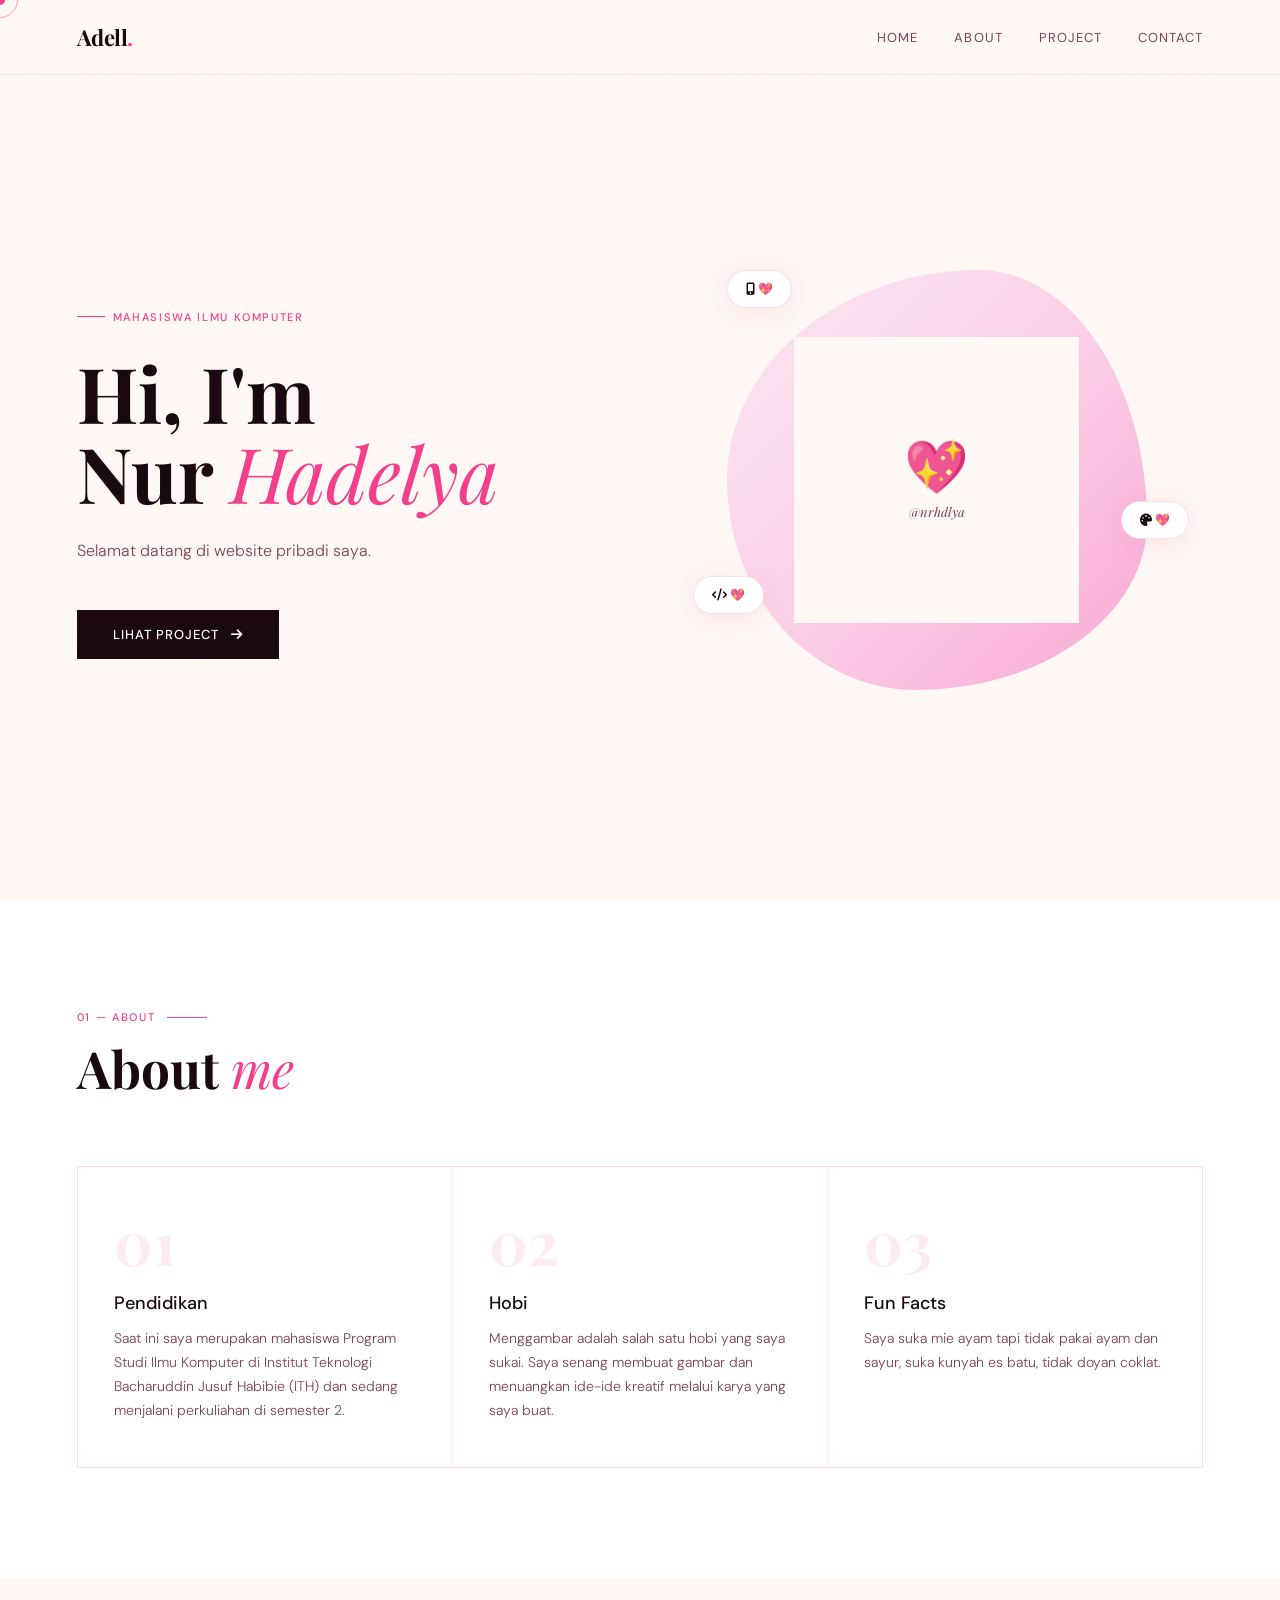
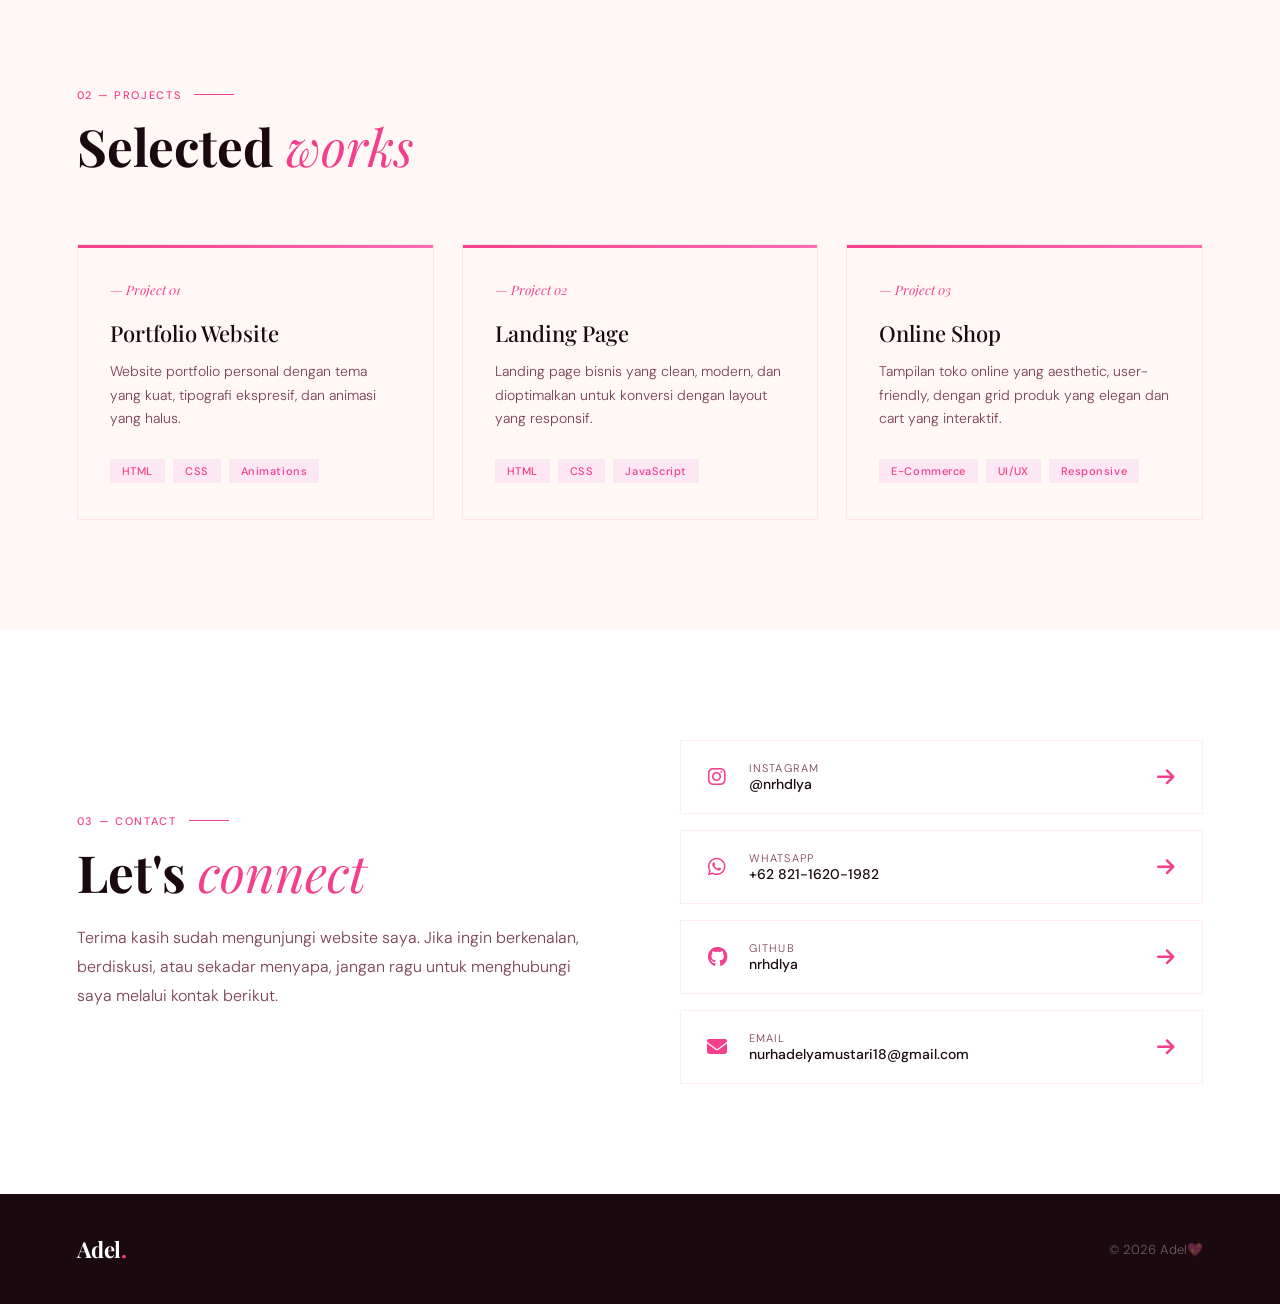
==== index.html @ e37c7006 "Rename del.html to index.html" ====
<!DOCTYPE html>
<html lang="id">
<head>
  <meta charset="UTF-8">
  <meta name="viewport" content="width=device-width, initial-scale=1.0">
  <title>Adel — Web</title>
  <link rel="preconnect" href="https://fonts.googleapis.com">
  <link rel="preconnect" href="https://fonts.gstatic.com" crossorigin>
  <link href="https://fonts.googleapis.com/css2?family=Playfair+Display:ital,wght@0,700;1,400&family=DM+Sans:wght@300;400;500&display=swap" rel="stylesheet">
  <link rel="stylesheet" href="https://cdnjs.cloudflare.com/ajax/libs/font-awesome/6.5.1/css/all.min.css">
  <link rel="stylesheet" href="del.css">
</head>
<body>

  <!-- Custom cursor -->
  <div class="cursor" id="cursor"></div>
  <div class="cursor-ring" id="cursorRing"></div>

  <!-- Header -->
  <header>
  <div class="logo">Adell<span>.</span></div>

  <div class="menu-toggle" id="menuToggle">
    <i class="fas fa-bars"></i>
  </div>

  <nav id="navMenu">
    <a href="#home">HOME</a>
    <a href="#about">ABOUT</a>
    <a href="#project">PROJECT</a>
    <a href="#contact">CONTACT</a>
  </nav>
</header>

  <!-- Hero -->
  <section class="hero" id="home">
    <div class="hero-text reveal">
      <div class="hero-tag">Mahasiswa Ilmu Komputer</div>
      <h1 class="hero-title">
        Hi, I'm<br>
        Nur <em>Hadelya</em>
      </h1>
      <p class="hero-desc">
        Selamat datang di website pribadi saya.
      </p>
      <a href="#project" class="hero-cta">
        <span>Lihat Project</span>
        <i class="fas fa-arrow-right"></i>
      </a>
    </div>

    <div class="hero-visual reveal">
      <div class="blob-wrap">
        <div class="blob"></div>
        <div class="blob-inner">
          <span class="blob-icon">💖</span>
          <span class="blob-label">@nrhdlya</span>
        </div>
        <div class="float-badge"><i class="fas fa-code"></i> 💖</div>
        <div class="float-badge"><i class="fas fa-palette"></i> 💖</div>
        <div class="float-badge"><i class="fas fa-mobile-alt"></i> 💖</div>
      </div>
    </div>
  </section>

  <!-- About -->
  <section id="about">
    <div class="section-header reveal">
      <div class="section-num">01 — About</div>
      <h2 class="section-title">About <em>me</em> </h2>
    </div>
    <div class="about-grid">
      <div class="skill-cell reveal">
        <div class="skill-number">01</div>
        <h3>Pendidikan</h3>
        <p>Saat ini saya merupakan mahasiswa Program Studi Ilmu Komputer di Institut Teknologi Bacharuddin Jusuf Habibie (ITH) dan sedang menjalani perkuliahan di semester 2.</p>
      </div>
      <div class="skill-cell reveal">
        <div class="skill-number">02</div>
        <h3>Hobi</h3>
        <p>Menggambar adalah salah satu hobi yang saya sukai. Saya senang membuat gambar dan menuangkan ide-ide kreatif melalui karya yang saya buat.</p>
      </div>
      <div class="skill-cell reveal">
        <div class="skill-number">03</div>
        <h3>Fun Facts</h3>
        <p>Saya suka mie ayam tapi tidak pakai ayam dan sayur, suka kunyah es batu, tidak doyan coklat.</p>
      </div>
    </div>
  </section>

  <!-- Projects -->
  <section id="project">
    <div class="section-header reveal">
      <div class="section-num">02 — Projects</div>
      <h2 class="section-title">Selected <em>works</em></h2>
    </div>
    <div class="projects-grid">
      <div class="project-card reveal">
        <div class="project-number">— Project 01</div>
        <h3>Portfolio Website</h3>
        <p>Website portfolio personal dengan tema yang kuat, tipografi ekspresif, dan animasi yang halus.</p>
        <div class="project-tags">
          <span class="tag">HTML</span>
          <span class="tag">CSS</span>
          <span class="tag">Animations</span>
        </div>
      </div>
      <div class="project-card reveal">
        <div class="project-number">— Project 02</div>
        <h3>Landing Page</h3>
        <p>Landing page bisnis yang clean, modern, dan dioptimalkan untuk konversi dengan layout yang responsif.</p>
        <div class="project-tags">
          <span class="tag">HTML</span>
          <span class="tag">CSS</span>
          <span class="tag">JavaScript</span>
        </div>
      </div>
      <div class="project-card reveal">
        <div class="project-number">— Project 03</div>
        <h3>Online Shop</h3>
        <p>Tampilan toko online yang aesthetic, user-friendly, dengan grid produk yang elegan dan cart yang interaktif.</p>
        <div class="project-tags">
          <span class="tag">E-Commerce</span>
          <span class="tag">UI/UX</span>
          <span class="tag">Responsive</span>
        </div>
      </div>
    </div>
  </section>

  <!-- Contact -->
  <section id="contact">
    <div class="contact-inner">
      <div class="contact-left reveal">
        <div class="section-num">03 — Contact</div>
        <h2 class="section-title">Let's <em>connect</em></h2>
        <p>Terima kasih sudah mengunjungi website saya. Jika ingin berkenalan, berdiskusi, atau sekadar menyapa, jangan ragu untuk menghubungi saya melalui kontak berikut.</p>
      </div>
      <div class="contact-links reveal">
        <a href="https://instagram.com/nrhdlya" target="_blank" class="contact-link">
          <i class="fab fa-instagram"></i>
          <div class="contact-link-text">
            <span class="contact-link-label">Instagram</span>
            <span class="contact-link-value">@nrhdlya</span>
          </div>
          <i class="fas fa-arrow-right contact-link-arrow"></i>
        </a>
        <a href="https://wa.me/6282116201982" target="_blank" class="contact-link">
          <i class="fab fa-whatsapp"></i>
          <div class="contact-link-text">
            <span class="contact-link-label">WhatsApp</span>
            <span class="contact-link-value">+62 821-1620-1982</span>
          </div>
          <i class="fas fa-arrow-right contact-link-arrow"></i>
        </a>
        <a href="https://github.com/nrhdlya" target="_blank" class="contact-link">
          <i class="fab fa-github"></i>
          <div class="contact-link-text">
            <span class="contact-link-label">GitHub</span>
            <span class="contact-link-value">nrhdlya</span>
          </div>
          <i class="fas fa-arrow-right contact-link-arrow"></i>
        </a>
        <a href="mailto:nurhadelyamustari18@gmail.com" class="contact-link">
          <i class="fas fa-envelope"></i>
          <div class="contact-link-text">
            <span class="contact-link-label">Email</span>
            <span class="contact-link-value">nurhadelyamustari18@gmail.com</span>
          </div>
          <i class="fas fa-arrow-right contact-link-arrow"></i>
        </a>
      </div>
    </div>
  </section>

  <!-- Footer -->
  <footer>
    <div class="logo">Adel<span>.</span></div>
    <p>© 2026 Adel💖</p>
  </footer>

  <script src="del.js"></script>

</body>
</html>
---- del.css ----
*, *::before, *::after {
  margin: 0;
  padding: 0;
  box-sizing: border-box;
}

:root {
  --pink: #f43f8c;
  --pink-light: #fce7f3;
  --pink-soft: #fbcfe8;
  --dark: #1a0a10;
  --dark-2: #2d1520;
  --cream: #fff8f4;
  --text: #1a0a10;
  --muted: #7a4058;
  --accent: #ff6eb0;
}

html { scroll-behavior: smooth; }

body {
  background: var(--cream);
  color: var(--text);
  font-family: 'DM Sans', sans-serif;
  font-weight: 300;
  overflow-x: hidden;
}

/* ─── CURSOR ─── */
.cursor {
  width: 10px; height: 10px;
  background: var(--pink);
  border-radius: 50%;
  position: fixed;
  pointer-events: none;
  z-index: 9999;
  transition: transform 0.15s ease, width 0.2s, height 0.2s;
  transform: translate(-50%, -50%);
}

.cursor-ring {
  width: 36px; height: 36px;
  border: 1.5px solid var(--pink);
  border-radius: 50%;
  position: fixed;
  pointer-events: none;
  z-index: 9998;
  transition: transform 0.08s linear, opacity 0.2s;
  transform: translate(-50%, -50%);
  opacity: 0.5;
}

/* ─── NOISE OVERLAY ─── */
body::before {
  content: '';
  position: fixed;
  inset: 0;
  background-image: url("data:image/svg+xml,%3Csvg viewBox='0 0 256 256' xmlns='http://www.w3.org/2000/svg'%3E%3Cfilter id='noise'%3E%3CfeTurbulence type='fractalNoise' baseFrequency='0.9' numOctaves='4' stitchTiles='stitch'/%3E%3C/filter%3E%3Crect width='100%25' height='100%25' filter='url(%23noise)' opacity='0.03'/%3E%3C/svg%3E");
  pointer-events: none;
  z-index: 0;
  opacity: 0.4;
}

/* ─── HEADER ─── */
header {
  position: fixed;
  top: 0; left: 0; right: 0;
  z-index: 100;
  padding: 22px 6%;
  display: flex;
  justify-content: space-between;
  align-items: center;
  backdrop-filter: blur(18px);
  -webkit-backdrop-filter: blur(18px);
  background: rgba(255, 248, 244, 0.7);
  border-bottom: 1px solid rgba(244, 63, 140, 0.12);
}

.logo {
  font-family: 'Playfair Display', serif;
  font-size: 22px;
  font-weight: 700;
  color: var(--dark);
  letter-spacing: -0.5px;
}

.logo span { color: var(--pink); }

nav { display: flex; gap: 36px; align-items: center; }

nav a {
  color: var(--muted);
  text-decoration: none;
  font-size: 13px;
  font-weight: 400;
  letter-spacing: 0.08em;
  text-transform: uppercase;
  transition: color 0.2s;
  position: relative;
}

nav a::after {
  content: '';
  position: absolute;
  bottom: -3px; left: 0;
  width: 0; height: 1px;
  background: var(--pink);
  transition: width 0.3s ease;
}

nav a:hover { color: var(--pink); }
nav a:hover::after { width: 100%; }

/* ─── HERO ─── */
.hero {
  min-height: 100vh;
  display: grid;
  grid-template-columns: 1fr 1fr;
  align-items: center;
  padding: 120px 6% 60px;
  gap: 60px;
  position: relative;
}

.hero-text { position: relative; z-index: 1; }

.hero-tag {
  display: inline-flex;
  align-items: center;
  gap: 8px;
  font-size: 11px;
  letter-spacing: 0.15em;
  text-transform: uppercase;
  color: var(--pink);
  font-weight: 500;
  margin-bottom: 28px;
}

.hero-tag::before {
  content: '';
  display: block;
  width: 28px; height: 1px;
  background: var(--pink);
}

.hero-title {
  font-family: 'Playfair Display', serif;
  font-size: clamp(48px, 6vw, 78px);
  line-height: 1.05;
  font-weight: 700;
  color: var(--dark);
  margin-bottom: 24px;
}

.hero-title em {
  font-style: italic;
  color: var(--pink);
  font-weight: 400;
}

.hero-desc {
  font-size: 16px;
  line-height: 1.8;
  color: var(--muted);
  max-width: 420px;
  margin-bottom: 44px;
}

.hero-cta {
  display: inline-flex;
  align-items: center;
  gap: 12px;
  padding: 16px 36px;
  background: var(--dark);
  color: white;
  text-decoration: none;
  font-size: 13px;
  font-weight: 500;
  letter-spacing: 0.08em;
  text-transform: uppercase;
  transition: all 0.3s ease;
  position: relative;
  overflow: hidden;
}

.hero-cta::after {
  content: '';
  position: absolute;
  inset: 0;
  background: var(--pink);
  transform: translateX(-100%);
  transition: transform 0.35s ease;
  z-index: 0;
}

.hero-cta:hover::after { transform: translateX(0); }
.hero-cta span, .hero-cta i { position: relative; z-index: 1; }

/* ─── HERO VISUAL ─── */
.hero-visual {
  position: relative;
  display: flex;
  justify-content: center;
  align-items: center;
}

.blob-wrap {
  width: min(420px, 100%);
  aspect-ratio: 1;
  position: relative;
}

.blob {
  position: absolute;
  inset: 0;
  border-radius: 60% 40% 55% 45% / 50% 60% 40% 50%;
  background: linear-gradient(135deg, #fce7f3, #fbcfe8, #f9a8d4);
  animation: blobmorph 8s ease-in-out infinite;
}

@keyframes blobmorph {
  0%, 100% { border-radius: 60% 40% 55% 45% / 50% 60% 40% 50%; }
  33%       { border-radius: 45% 55% 40% 60% / 60% 40% 55% 45%; }
  66%       { border-radius: 55% 45% 60% 40% / 40% 55% 45% 60%; }
}

.blob-inner {
  position: absolute;
  inset: 16%;
  border-radius: inherit;
  background: var(--cream);
  display: flex;
  flex-direction: column;
  align-items: center;
  justify-content: center;
  gap: 10px;
}

.blob-icon {
  font-size: 52px;
  line-height: 1;
}

.blob-label {
  font-family: 'Playfair Display', serif;
  font-size: 13px;
  color: var(--muted);
  font-style: italic;
}

/* Floating badges */
.float-badge {
  position: absolute;
  background: white;
  border: 1px solid rgba(244,63,140,0.18);
  border-radius: 40px;
  padding: 10px 18px;
  font-size: 12px;
  font-weight: 500;
  color: var(--dark);
  box-shadow: 0 4px 24px rgba(244,63,140,0.1);
  white-space: nowrap;
  animation: floatUp 3s ease-in-out infinite;
}

.float-badge:nth-child(2) { top: 8%;  right: -4%;  animation-delay: 0.5s; }
.float-badge:nth-child(3) { bottom: 18%; left: -8%;  animation-delay: 1.2s; }
.float-badge:nth-child(4) { top: 55%; right: -10%; animation-delay: 0.8s; }

@keyframes floatUp {
  0%, 100% { transform: translateY(0); }
  50%       { transform: translateY(-8px); }
}

@keyframes marquee {
  from { transform: translateX(0); }
  to   { transform: translateX(-50%); }
}

/* ─── SECTION BASE ─── */
section { padding: 110px 6%; position: relative; }
section:nth-of-type(even) { background: white; }

.section-header { margin-bottom: 70px; }

.section-num {
  font-size: 11px;
  letter-spacing: 0.15em;
  text-transform: uppercase;
  color: var(--pink);
  font-weight: 500;
  margin-bottom: 16px;
  display: flex;
  align-items: center;
  gap: 12px;
}

.section-num::after {
  content: '';
  display: block;
  height: 1px;
  width: 40px;
  background: var(--pink);
}

.section-title {
  font-family: 'Playfair Display', serif;
  font-size: clamp(34px, 4vw, 52px);
  font-weight: 700;
  color: var(--dark);
  line-height: 1.1;
}

.section-title em {
  font-style: italic;
  color: var(--pink);
  font-weight: 400;
}

/* ─── ABOUT / SKILLS ─── */
.about-grid {
  display: grid;
  grid-template-columns: 1fr 1fr 1fr;
  gap: 1px;
  background: rgba(244,63,140,0.1);
  border: 1px solid rgba(244,63,140,0.1);
}

.skill-cell {
  background: var(--cream);
  padding: 44px 36px;
  transition: background 0.3s;
  position: relative;
  overflow: hidden;
}

section:nth-of-type(even) .skill-cell { background: white; }

.skill-cell::before {
  content: '';
  position: absolute;
  bottom: 0; left: 0; right: 0;
  height: 3px;
  background: var(--pink);
  transform: scaleX(0);
  transition: transform 0.4s ease;
  transform-origin: left;
}

.skill-cell:hover { background: var(--pink-light); }
.skill-cell:hover::before { transform: scaleX(1); }

.skill-number {
  font-family: 'Playfair Display', serif;
  font-size: 60px;
  font-weight: 700;
  color: rgba(244,63,140,0.1);
  line-height: 1;
  margin-bottom: 20px;
  transition: color 0.3s;
}

.skill-cell:hover .skill-number { color: rgba(244,63,140,0.2); }

.skill-cell h3 {
  font-size: 18px;
  font-weight: 500;
  margin-bottom: 12px;
  color: var(--dark);
}

.skill-cell p {
  font-size: 14px;
  color: var(--muted);
  line-height: 1.7;
}

/* ─── PROJECTS ─── */
.projects-grid {
  display: grid;
  grid-template-columns: repeat(3, 1fr);
  gap: 28px;
}

.project-card {
  background: var(--cream);
  border: 1px solid rgba(244,63,140,0.1);
  padding: 36px 32px;
  position: relative;
  overflow: hidden;
  transition: transform 0.3s ease, box-shadow 0.3s ease;
  cursor: default;
}

section:nth-of-type(even) .project-card { background: white; }

.project-card::after {
  content: '';
  position: absolute;
  top: 0; left: 0; right: 0;
  height: 3px;
  background: linear-gradient(90deg, var(--pink), var(--accent));
}

.project-card:hover {
  transform: translateY(-6px);
  box-shadow: 0 20px 60px rgba(244,63,140,0.12);
}

.project-number {
  font-family: 'Playfair Display', serif;
  font-size: 13px;
  color: var(--pink);
  font-style: italic;
  margin-bottom: 20px;
}

.project-card h3 {
  font-size: 22px;
  font-weight: 500;
  color: var(--dark);
  margin-bottom: 12px;
  font-family: 'Playfair Display', serif;
}

.project-card p {
  font-size: 14px;
  color: var(--muted);
  line-height: 1.7;
  margin-bottom: 28px;
}

.project-tags {
  display: flex;
  flex-wrap: wrap;
  gap: 8px;
}

.tag {
  font-size: 11px;
  padding: 5px 12px;
  background: var(--pink-light);
  color: var(--pink);
  letter-spacing: 0.05em;
  font-weight: 500;
}

/* ─── CONTACT ─── */
.contact-inner {
  display: grid;
  grid-template-columns: 1fr 1fr;
  gap: 80px;
  align-items: center;
}

.contact-left p {
  font-size: 16px;
  line-height: 1.8;
  color: var(--muted);
  margin-top: 24px;
}

.contact-links {
  display: flex;
  flex-direction: column;
  gap: 16px;
}

.contact-link {
  display: flex;
  align-items: center;
  gap: 20px;
  padding: 20px 24px;
  background: white;
  border: 1px solid rgba(244,63,140,0.1);
  text-decoration: none;
  color: var(--dark);
  transition: all 0.3s;
  position: relative;
  overflow: hidden;
}

.contact-link::before {
  content: '';
  position: absolute;
  inset: 0;
  background: var(--pink-light);
  transform: translateX(-100%);
  transition: transform 0.3s ease;
  z-index: 0;
}

.contact-link:hover::before { transform: translateX(0); }

.contact-link i {
  font-size: 20px;
  color: var(--pink);
  position: relative;
  z-index: 1;
  width: 24px;
  text-align: center;
}

.contact-link-text { position: relative; z-index: 1; }

.contact-link-label {
  font-size: 11px;
  text-transform: uppercase;
  letter-spacing: 0.1em;
  color: var(--muted);
  display: block;
}

.contact-link-value {
  font-size: 14px;
  font-weight: 500;
  color: var(--dark);
  display: block;
}

.contact-link-arrow {
  margin-left: auto;
  color: var(--muted);
  font-size: 14px;
  position: relative;
  z-index: 1;
  transition: transform 0.2s, color 0.2s;
}

.contact-link:hover .contact-link-arrow {
  transform: translateX(4px);
  color: var(--pink);
}

/* ─── FOOTER ─── */
footer {
  padding: 40px 6%;
  background: var(--dark);
  display: flex;
  justify-content: space-between;
  align-items: center;
}

footer .logo { color: white; }

footer p {
  font-size: 13px;
  color: rgba(255,255,255,0.35);
}

/* ─── SCROLL REVEAL ─── */
.reveal {
  opacity: 0;
  transform: translateY(30px);
  transition: opacity 0.7s ease, transform 0.7s ease;
}

.reveal.visible {
  opacity: 1;
  transform: translateY(0);
}

/* ─── RESPONSIVE ─── */
@media (max-width: 900px) {
  .hero { grid-template-columns: 1fr; padding-top: 140px; text-align: center; }
  .hero-visual { display: none; }
  .hero-desc { max-width: 100%; }
  .about-grid { grid-template-columns: 1fr; }
  .projects-grid { grid-template-columns: 1fr; }
  .contact-inner { grid-template-columns: 1fr; }
  nav { gap: 20px; }
}

@media (max-width: 600px) {
  header { padding: 18px 5%; }
  section { padding: 80px 5%; }
  .hero { padding: 100px 5% 50px; }
}

/* Hamburger */
.menu-toggle{
  display:none;
  font-size:30px;
  color:#ff6b9d;
  cursor:pointer;
}

/* Hamburger */
.menu-toggle{
  display:none;
  font-size:30px;
  color:#ff6b9d;
  cursor:pointer;
}

/* Mobile */
@media (max-width:768px){

    header{
        position:fixed;
        top:0;
        left:0;
        width:100%;
    }

    .menu-toggle{
        display:block;
    }

    nav{
        display:none;
        position:absolute;
        top:100%;
        left:0;
        width:100%;
        background:#f6eef2;
        flex-direction:column;
        align-items:center;
        text-align:center;
        padding:18px 22px;
        border-top:1px solid rgba(0,0,0,.08);
        z-index:1000;
    }

    nav.active{
        display:flex;
    }

    nav a{
        width:100%;
        text-align:center;
        padding:12px 0;
    }

    /* Hero */
    .hero-title{
        font-size:42px;
    }

    .hero-desc{
        font-size:14px;
    }

    .hero-cta{
        padding:14px 28px;
        font-size:12px;
    }

    /* About */
    .skill-number{
        font-size:45px;
    }

    .skill-cell{
        padding:30px 24px;
    }

    /* Project */
    .project-card{
        padding:24px;
    }

    .project-card h3{
        font-size:20px;
    }

    /* Contact */
    .contact-link{
        padding:16px;
    }

    .contact-link-value{
        font-size:13px;
        word-break:break-word;
    }

    /* Footer */
    footer{
        flex-direction:column;
        text-align:center;
        gap:12px;
    }

    /* Sembunyikan cursor custom di HP */
    .cursor,
    .cursor-ring{
        display:none;
    }
}
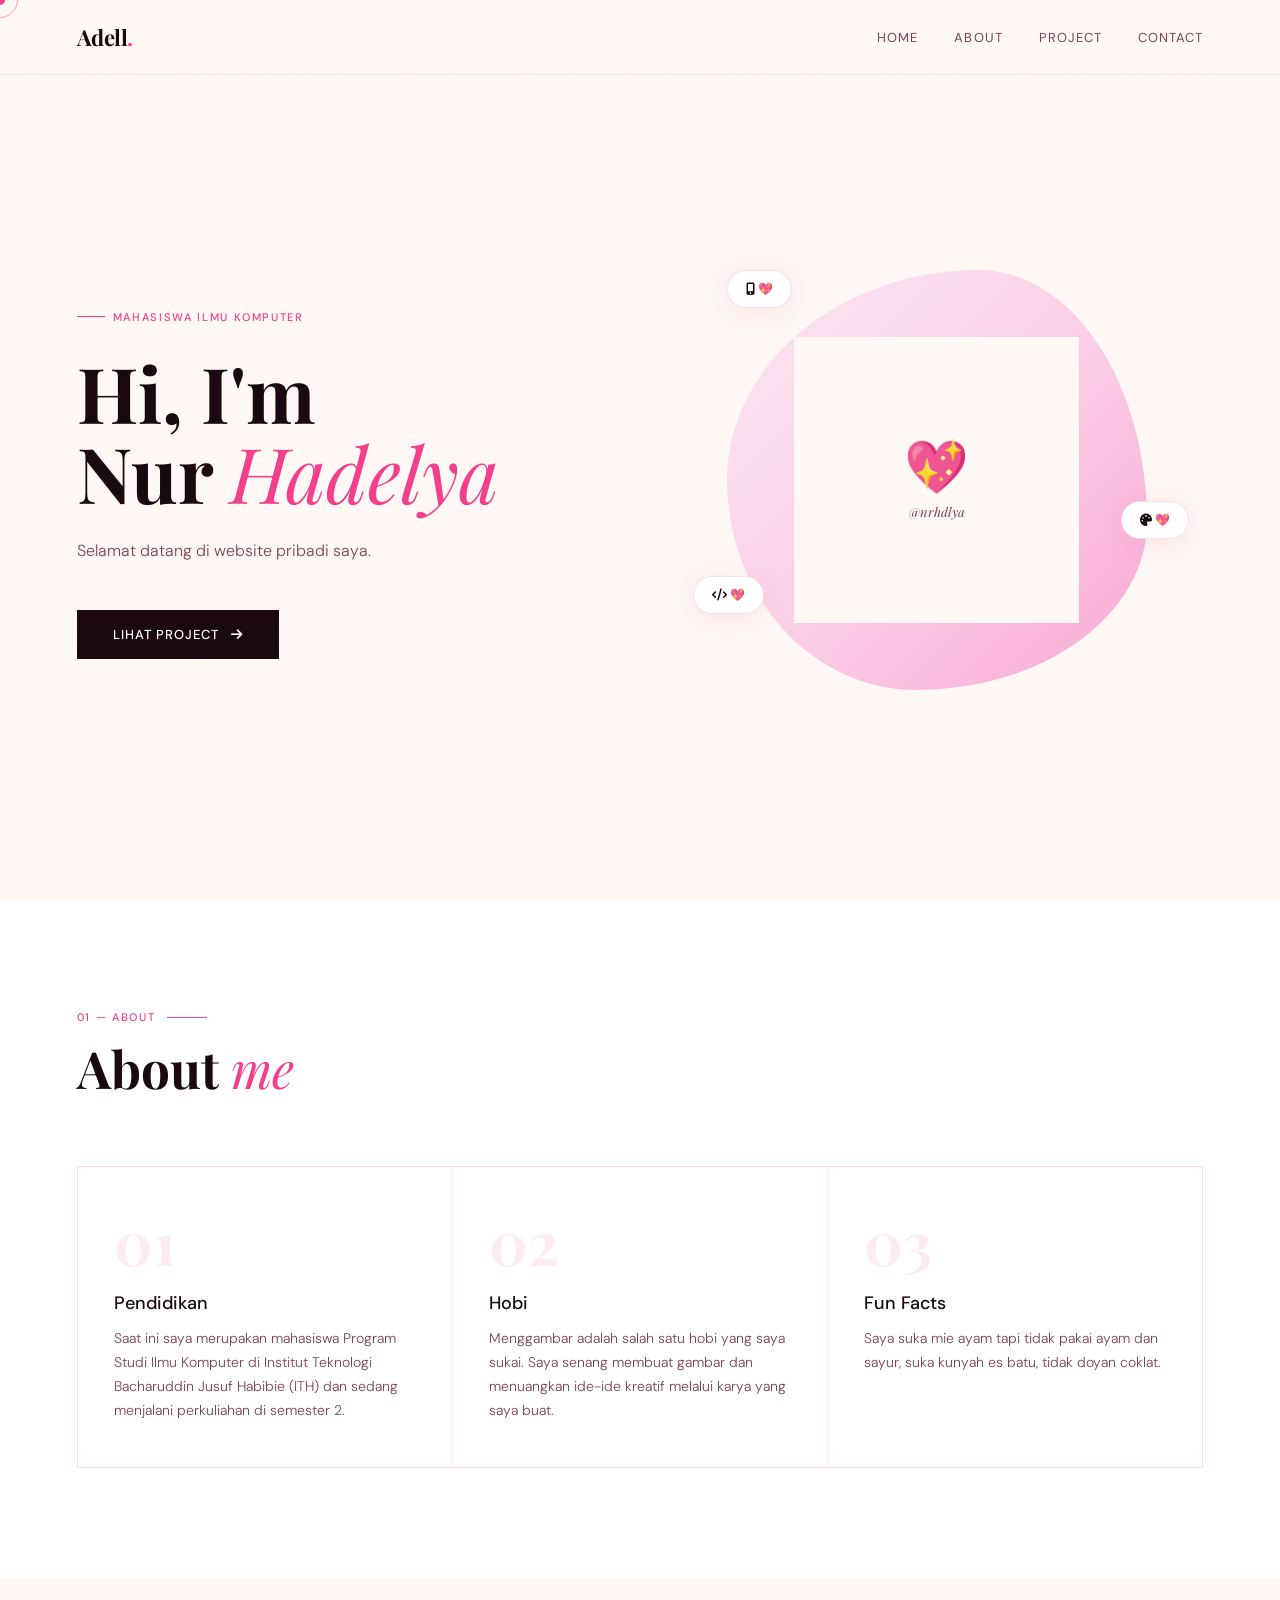
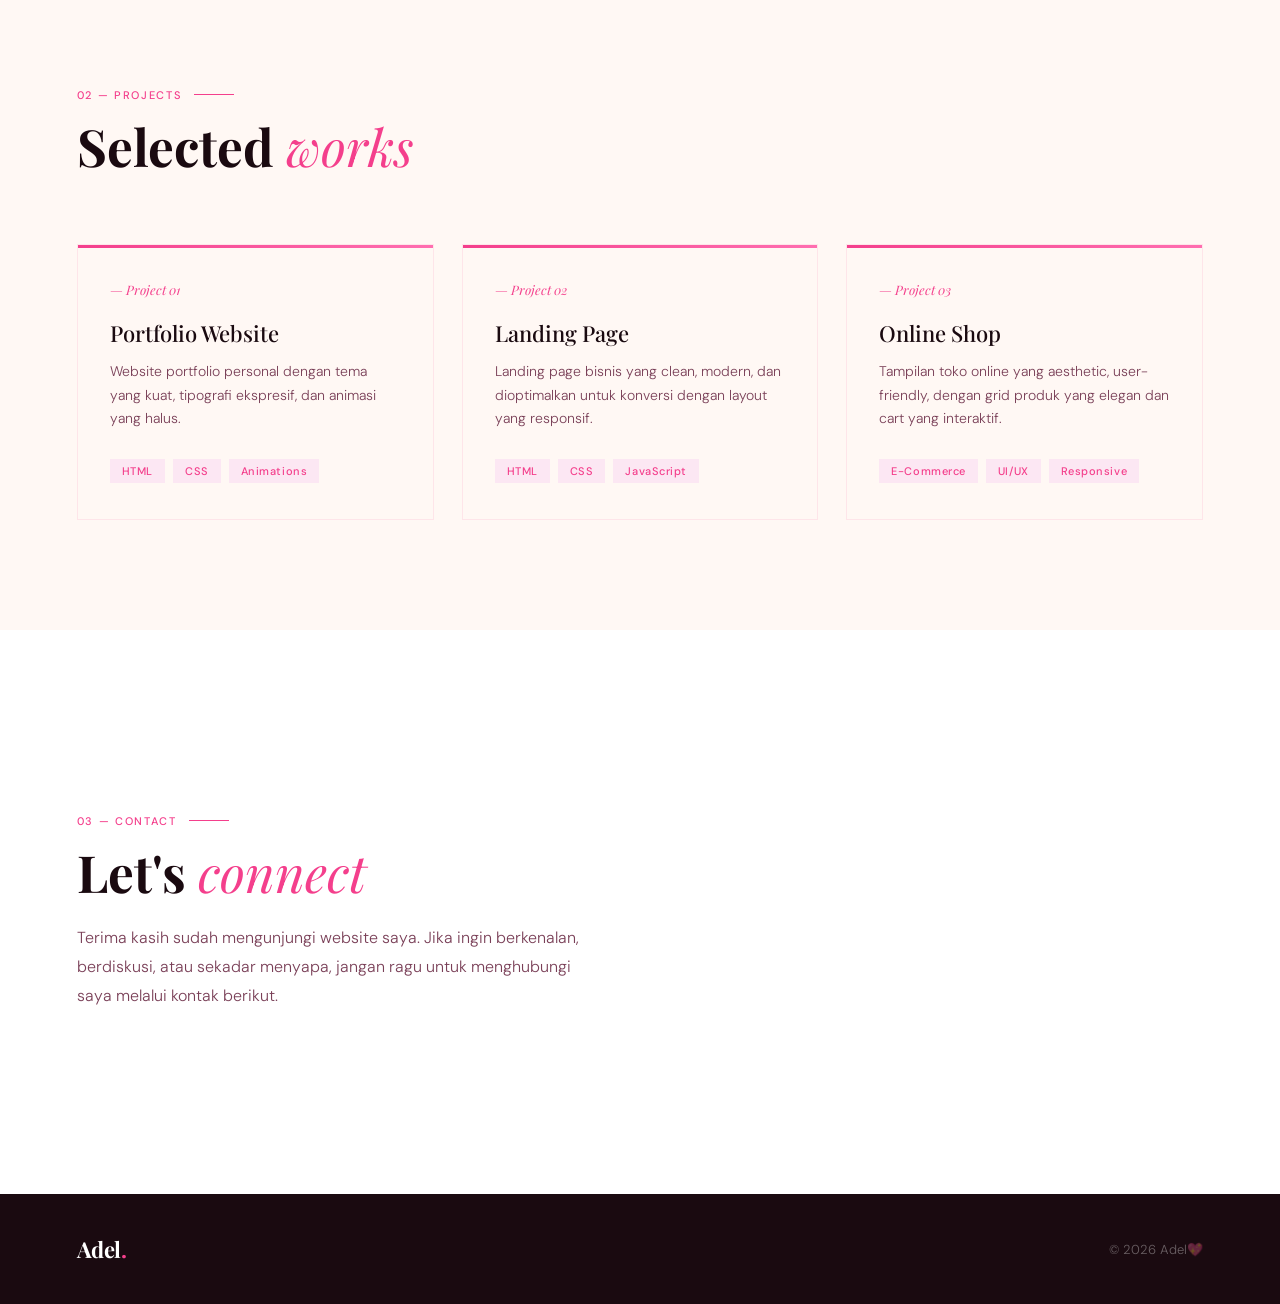
==== commit 2c04828a: "baruu" ====
--- a/index.html
+++ b/index.html
@@ -8,7 +8,7 @@
   <link rel="preconnect" href="https://fonts.gstatic.com" crossorigin>
   <link href="https://fonts.googleapis.com/css2?family=Playfair+Display:ital,wght@0,700;1,400&family=DM+Sans:wght@300;400;500&display=swap" rel="stylesheet">
   <link rel="stylesheet" href="https://cdnjs.cloudflare.com/ajax/libs/font-awesome/6.5.1/css/all.min.css">
-  <link rel="stylesheet" href="del.css">
+  <link rel="stylesheet" href="style.css">
 </head>
 <body>
 
@@ -179,7 +179,7 @@
     <p>© 2026 Adel💖</p>
   </footer>
 
-  <script src="del.js"></script>
+  <script src="script.js"></script>
 
 </body>
 </html>
--- a/style.css
+++ b/style.css
@@ -0,0 +1,689 @@
+*, *::before, *::after {
+  margin: 0;
+  padding: 0;
+  box-sizing: border-box;
+}
+
+:root {
+  --pink: #f43f8c;
+  --pink-light: #fce7f3;
+  --pink-soft: #fbcfe8;
+  --dark: #1a0a10;
+  --dark-2: #2d1520;
+  --cream: #fff8f4;
+  --text: #1a0a10;
+  --muted: #7a4058;
+  --accent: #ff6eb0;
+}
+
+html { scroll-behavior: smooth; }
+
+body {
+  background: var(--cream);
+  color: var(--text);
+  font-family: 'DM Sans', sans-serif;
+  font-weight: 300;
+  overflow-x: hidden;
+}
+
+/* ─── CURSOR ─── */
+.cursor {
+  width: 10px; height: 10px;
+  background: var(--pink);
+  border-radius: 50%;
+  position: fixed;
+  pointer-events: none;
+  z-index: 9999;
+  transition: transform 0.15s ease, width 0.2s, height 0.2s;
+  transform: translate(-50%, -50%);
+}
+
+.cursor-ring {
+  width: 36px; height: 36px;
+  border: 1.5px solid var(--pink);
+  border-radius: 50%;
+  position: fixed;
+  pointer-events: none;
+  z-index: 9998;
+  transition: transform 0.08s linear, opacity 0.2s;
+  transform: translate(-50%, -50%);
+  opacity: 0.5;
+}
+
+/* ─── NOISE OVERLAY ─── */
+body::before {
+  content: '';
+  position: fixed;
+  inset: 0;
+  background-image: url("data:image/svg+xml,%3Csvg viewBox='0 0 256 256' xmlns='http://www.w3.org/2000/svg'%3E%3Cfilter id='noise'%3E%3CfeTurbulence type='fractalNoise' baseFrequency='0.9' numOctaves='4' stitchTiles='stitch'/%3E%3C/filter%3E%3Crect width='100%25' height='100%25' filter='url(%23noise)' opacity='0.03'/%3E%3C/svg%3E");
+  pointer-events: none;
+  z-index: 0;
+  opacity: 0.4;
+}
+
+/* ─── HEADER ─── */
+header {
+  position: fixed;
+  top: 0; left: 0; right: 0;
+  z-index: 100;
+  padding: 22px 6%;
+  display: flex;
+  justify-content: space-between;
+  align-items: center;
+  backdrop-filter: blur(18px);
+  -webkit-backdrop-filter: blur(18px);
+  background: rgba(255, 248, 244, 0.7);
+  border-bottom: 1px solid rgba(244, 63, 140, 0.12);
+}
+
+.logo {
+  font-family: 'Playfair Display', serif;
+  font-size: 22px;
+  font-weight: 700;
+  color: var(--dark);
+  letter-spacing: -0.5px;
+}
+
+.logo span { color: var(--pink); }
+
+nav { display: flex; gap: 36px; align-items: center; }
+
+nav a {
+  color: var(--muted);
+  text-decoration: none;
+  font-size: 13px;
+  font-weight: 400;
+  letter-spacing: 0.08em;
+  text-transform: uppercase;
+  transition: color 0.2s;
+  position: relative;
+}
+
+nav a::after {
+  content: '';
+  position: absolute;
+  bottom: -3px; left: 0;
+  width: 0; height: 1px;
+  background: var(--pink);
+  transition: width 0.3s ease;
+}
+
+nav a:hover { color: var(--pink); }
+nav a:hover::after { width: 100%; }
+
+/* ─── HERO ─── */
+.hero {
+  min-height: 100vh;
+  display: grid;
+  grid-template-columns: 1fr 1fr;
+  align-items: center;
+  padding: 120px 6% 60px;
+  gap: 60px;
+  position: relative;
+}
+
+.hero-text { position: relative; z-index: 1; }
+
+.hero-tag {
+  display: inline-flex;
+  align-items: center;
+  gap: 8px;
+  font-size: 11px;
+  letter-spacing: 0.15em;
+  text-transform: uppercase;
+  color: var(--pink);
+  font-weight: 500;
+  margin-bottom: 28px;
+}
+
+.hero-tag::before {
+  content: '';
+  display: block;
+  width: 28px; height: 1px;
+  background: var(--pink);
+}
+
+.hero-title {
+  font-family: 'Playfair Display', serif;
+  font-size: clamp(48px, 6vw, 78px);
+  line-height: 1.05;
+  font-weight: 700;
+  color: var(--dark);
+  margin-bottom: 24px;
+}
+
+.hero-title em {
+  font-style: italic;
+  color: var(--pink);
+  font-weight: 400;
+}
+
+.hero-desc {
+  font-size: 16px;
+  line-height: 1.8;
+  color: var(--muted);
+  max-width: 420px;
+  margin-bottom: 44px;
+}
+
+.hero-cta {
+  display: inline-flex;
+  align-items: center;
+  gap: 12px;
+  padding: 16px 36px;
+  background: var(--dark);
+  color: white;
+  text-decoration: none;
+  font-size: 13px;
+  font-weight: 500;
+  letter-spacing: 0.08em;
+  text-transform: uppercase;
+  transition: all 0.3s ease;
+  position: relative;
+  overflow: hidden;
+}
+
+.hero-cta::after {
+  content: '';
+  position: absolute;
+  inset: 0;
+  background: var(--pink);
+  transform: translateX(-100%);
+  transition: transform 0.35s ease;
+  z-index: 0;
+}
+
+.hero-cta:hover::after { transform: translateX(0); }
+.hero-cta span, .hero-cta i { position: relative; z-index: 1; }
+
+/* ─── HERO VISUAL ─── */
+.hero-visual {
+  position: relative;
+  display: flex;
+  justify-content: center;
+  align-items: center;
+}
+
+.blob-wrap {
+  width: min(420px, 100%);
+  aspect-ratio: 1;
+  position: relative;
+}
+
+.blob {
+  position: absolute;
+  inset: 0;
+  border-radius: 60% 40% 55% 45% / 50% 60% 40% 50%;
+  background: linear-gradient(135deg, #fce7f3, #fbcfe8, #f9a8d4);
+  animation: blobmorph 8s ease-in-out infinite;
+}
+
+@keyframes blobmorph {
+  0%, 100% { border-radius: 60% 40% 55% 45% / 50% 60% 40% 50%; }
+  33%       { border-radius: 45% 55% 40% 60% / 60% 40% 55% 45%; }
+  66%       { border-radius: 55% 45% 60% 40% / 40% 55% 45% 60%; }
+}
+
+.blob-inner {
+  position: absolute;
+  inset: 16%;
+  border-radius: inherit;
+  background: var(--cream);
+  display: flex;
+  flex-direction: column;
+  align-items: center;
+  justify-content: center;
+  gap: 10px;
+}
+
+.blob-icon {
+  font-size: 52px;
+  line-height: 1;
+}
+
+.blob-label {
+  font-family: 'Playfair Display', serif;
+  font-size: 13px;
+  color: var(--muted);
+  font-style: italic;
+}
+
+/* Floating badges */
+.float-badge {
+  position: absolute;
+  background: white;
+  border: 1px solid rgba(244,63,140,0.18);
+  border-radius: 40px;
+  padding: 10px 18px;
+  font-size: 12px;
+  font-weight: 500;
+  color: var(--dark);
+  box-shadow: 0 4px 24px rgba(244,63,140,0.1);
+  white-space: nowrap;
+  animation: floatUp 3s ease-in-out infinite;
+}
+
+.float-badge:nth-child(2) { top: 8%;  right: -4%;  animation-delay: 0.5s; }
+.float-badge:nth-child(3) { bottom: 18%; left: -8%;  animation-delay: 1.2s; }
+.float-badge:nth-child(4) { top: 55%; right: -10%; animation-delay: 0.8s; }
+
+@keyframes floatUp {
+  0%, 100% { transform: translateY(0); }
+  50%       { transform: translateY(-8px); }
+}
+
+@keyframes marquee {
+  from { transform: translateX(0); }
+  to   { transform: translateX(-50%); }
+}
+
+/* ─── SECTION BASE ─── */
+section { padding: 110px 6%; position: relative; }
+section:nth-of-type(even) { background: white; }
+
+.section-header { margin-bottom: 70px; }
+
+.section-num {
+  font-size: 11px;
+  letter-spacing: 0.15em;
+  text-transform: uppercase;
+  color: var(--pink);
+  font-weight: 500;
+  margin-bottom: 16px;
+  display: flex;
+  align-items: center;
+  gap: 12px;
+}
+
+.section-num::after {
+  content: '';
+  display: block;
+  height: 1px;
+  width: 40px;
+  background: var(--pink);
+}
+
+.section-title {
+  font-family: 'Playfair Display', serif;
+  font-size: clamp(34px, 4vw, 52px);
+  font-weight: 700;
+  color: var(--dark);
+  line-height: 1.1;
+}
+
+.section-title em {
+  font-style: italic;
+  color: var(--pink);
+  font-weight: 400;
+}
+
+/* ─── ABOUT / SKILLS ─── */
+.about-grid {
+  display: grid;
+  grid-template-columns: 1fr 1fr 1fr;
+  gap: 1px;
+  background: rgba(244,63,140,0.1);
+  border: 1px solid rgba(244,63,140,0.1);
+}
+
+.skill-cell {
+  background: var(--cream);
+  padding: 44px 36px;
+  transition: background 0.3s;
+  position: relative;
+  overflow: hidden;
+}
+
+section:nth-of-type(even) .skill-cell { background: white; }
+
+.skill-cell::before {
+  content: '';
+  position: absolute;
+  bottom: 0; left: 0; right: 0;
+  height: 3px;
+  background: var(--pink);
+  transform: scaleX(0);
+  transition: transform 0.4s ease;
+  transform-origin: left;
+}
+
+.skill-cell:hover { background: var(--pink-light); }
+.skill-cell:hover::before { transform: scaleX(1); }
+
+.skill-number {
+  font-family: 'Playfair Display', serif;
+  font-size: 60px;
+  font-weight: 700;
+  color: rgba(244,63,140,0.1);
+  line-height: 1;
+  margin-bottom: 20px;
+  transition: color 0.3s;
+}
+
+.skill-cell:hover .skill-number { color: rgba(244,63,140,0.2); }
+
+.skill-cell h3 {
+  font-size: 18px;
+  font-weight: 500;
+  margin-bottom: 12px;
+  color: var(--dark);
+}
+
+.skill-cell p {
+  font-size: 14px;
+  color: var(--muted);
+  line-height: 1.7;
+}
+
+/* ─── PROJECTS ─── */
+.projects-grid {
+  display: grid;
+  grid-template-columns: repeat(3, 1fr);
+  gap: 28px;
+}
+
+.project-card {
+  background: var(--cream);
+  border: 1px solid rgba(244,63,140,0.1);
+  padding: 36px 32px;
+  position: relative;
+  overflow: hidden;
+  transition: transform 0.3s ease, box-shadow 0.3s ease;
+  cursor: default;
+}
+
+section:nth-of-type(even) .project-card { background: white; }
+
+.project-card::after {
+  content: '';
+  position: absolute;
+  top: 0; left: 0; right: 0;
+  height: 3px;
+  background: linear-gradient(90deg, var(--pink), var(--accent));
+}
+
+.project-card:hover {
+  transform: translateY(-6px);
+  box-shadow: 0 20px 60px rgba(244,63,140,0.12);
+}
+
+.project-number {
+  font-family: 'Playfair Display', serif;
+  font-size: 13px;
+  color: var(--pink);
+  font-style: italic;
+  margin-bottom: 20px;
+}
+
+.project-card h3 {
+  font-size: 22px;
+  font-weight: 500;
+  color: var(--dark);
+  margin-bottom: 12px;
+  font-family: 'Playfair Display', serif;
+}
+
+.project-card p {
+  font-size: 14px;
+  color: var(--muted);
+  line-height: 1.7;
+  margin-bottom: 28px;
+}
+
+.project-tags {
+  display: flex;
+  flex-wrap: wrap;
+  gap: 8px;
+}
+
+.tag {
+  font-size: 11px;
+  padding: 5px 12px;
+  background: var(--pink-light);
+  color: var(--pink);
+  letter-spacing: 0.05em;
+  font-weight: 500;
+}
+
+/* ─── CONTACT ─── */
+.contact-inner {
+  display: grid;
+  grid-template-columns: 1fr 1fr;
+  gap: 80px;
+  align-items: center;
+}
+
+.contact-left p {
+  font-size: 16px;
+  line-height: 1.8;
+  color: var(--muted);
+  margin-top: 24px;
+}
+
+.contact-links {
+  display: flex;
+  flex-direction: column;
+  gap: 16px;
+}
+
+.contact-link {
+  display: flex;
+  align-items: center;
+  gap: 20px;
+  padding: 20px 24px;
+  background: white;
+  border: 1px solid rgba(244,63,140,0.1);
+  text-decoration: none;
+  color: var(--dark);
+  transition: all 0.3s;
+  position: relative;
+  overflow: hidden;
+}
+
+.contact-link::before {
+  content: '';
+  position: absolute;
+  inset: 0;
+  background: var(--pink-light);
+  transform: translateX(-100%);
+  transition: transform 0.3s ease;
+  z-index: 0;
+}
+
+.contact-link:hover::before { transform: translateX(0); }
+
+.contact-link i {
+  font-size: 20px;
+  color: var(--pink);
+  position: relative;
+  z-index: 1;
+  width: 24px;
+  text-align: center;
+}
+
+.contact-link-text { position: relative; z-index: 1; }
+
+.contact-link-label {
+  font-size: 11px;
+  text-transform: uppercase;
+  letter-spacing: 0.1em;
+  color: var(--muted);
+  display: block;
+}
+
+.contact-link-value {
+  font-size: 14px;
+  font-weight: 500;
+  color: var(--dark);
+  display: block;
+}
+
+.contact-link-arrow {
+  margin-left: auto;
+  color: var(--muted);
+  font-size: 14px;
+  position: relative;
+  z-index: 1;
+  transition: transform 0.2s, color 0.2s;
+}
+
+.contact-link:hover .contact-link-arrow {
+  transform: translateX(4px);
+  color: var(--pink);
+}
+
+/* ─── FOOTER ─── */
+footer {
+  padding: 40px 6%;
+  background: var(--dark);
+  display: flex;
+  justify-content: space-between;
+  align-items: center;
+}
+
+footer .logo { color: white; }
+
+footer p {
+  font-size: 13px;
+  color: rgba(255,255,255,0.35);
+}
+
+/* ─── SCROLL REVEAL ─── */
+.reveal {
+  opacity: 0;
+  transform: translateY(30px);
+  transition: opacity 0.7s ease, transform 0.7s ease;
+}
+
+.reveal.visible {
+  opacity: 1;
+  transform: translateY(0);
+}
+
+/* ─── RESPONSIVE ─── */
+@media (max-width: 900px) {
+  .hero { grid-template-columns: 1fr; padding-top: 140px; text-align: center; }
+  .hero-visual { display: none; }
+  .hero-desc { max-width: 100%; }
+  .about-grid { grid-template-columns: 1fr; }
+  .projects-grid { grid-template-columns: 1fr; }
+  .contact-inner { grid-template-columns: 1fr; }
+  nav { gap: 20px; }
+}
+
+@media (max-width: 600px) {
+  header { padding: 18px 5%; }
+  section { padding: 80px 5%; }
+  .hero { padding: 100px 5% 50px; }
+}
+
+/* Hamburger */
+.menu-toggle{
+  display:none;
+  font-size:30px;
+  color:#ff6b9d;
+  cursor:pointer;
+}
+
+/* Hamburger */
+.menu-toggle{
+  display:none;
+  font-size:30px;
+  color:#ff6b9d;
+  cursor:pointer;
+}
+
+/* Mobile */
+@media (max-width:768px){
+
+    header{
+        position:fixed;
+        top:0;
+        left:0;
+        width:100%;
+    }
+
+    .menu-toggle{
+        display:block;
+    }
+
+    nav{
+        display:none;
+        position:absolute;
+        top:100%;
+        left:0;
+        width:100%;
+        background:#f6eef2;
+        flex-direction:column;
+        align-items:center;
+        text-align:center;
+        padding:18px 22px;
+        border-top:1px solid rgba(0,0,0,.08);
+        z-index:1000;
+    }
+
+    nav.active{
+        display:flex;
+    }
+
+    nav a{
+        width:100%;
+        text-align:center;
+        padding:12px 0;
+    }
+
+    /* Hero */
+    .hero-title{
+        font-size:42px;
+    }
+
+    .hero-desc{
+        font-size:14px;
+    }
+
+    .hero-cta{
+        padding:14px 28px;
+        font-size:12px;
+    }
+
+    /* About */
+    .skill-number{
+        font-size:45px;
+    }
+
+    .skill-cell{
+        padding:30px 24px;
+    }
+
+    /* Project */
+    .project-card{
+        padding:24px;
+    }
+
+    .project-card h3{
+        font-size:20px;
+    }
+
+    /* Contact */
+    .contact-link{
+        padding:16px;
+    }
+
+    .contact-link-value{
+        font-size:13px;
+        word-break:break-word;
+    }
+
+    /* Footer */
+    footer{
+        flex-direction:column;
+        text-align:center;
+        gap:12px;
+    }
+
+    /* Sembunyikan cursor custom di HP */
+    .cursor,
+    .cursor-ring{
+        display:none;
+    }
+}
